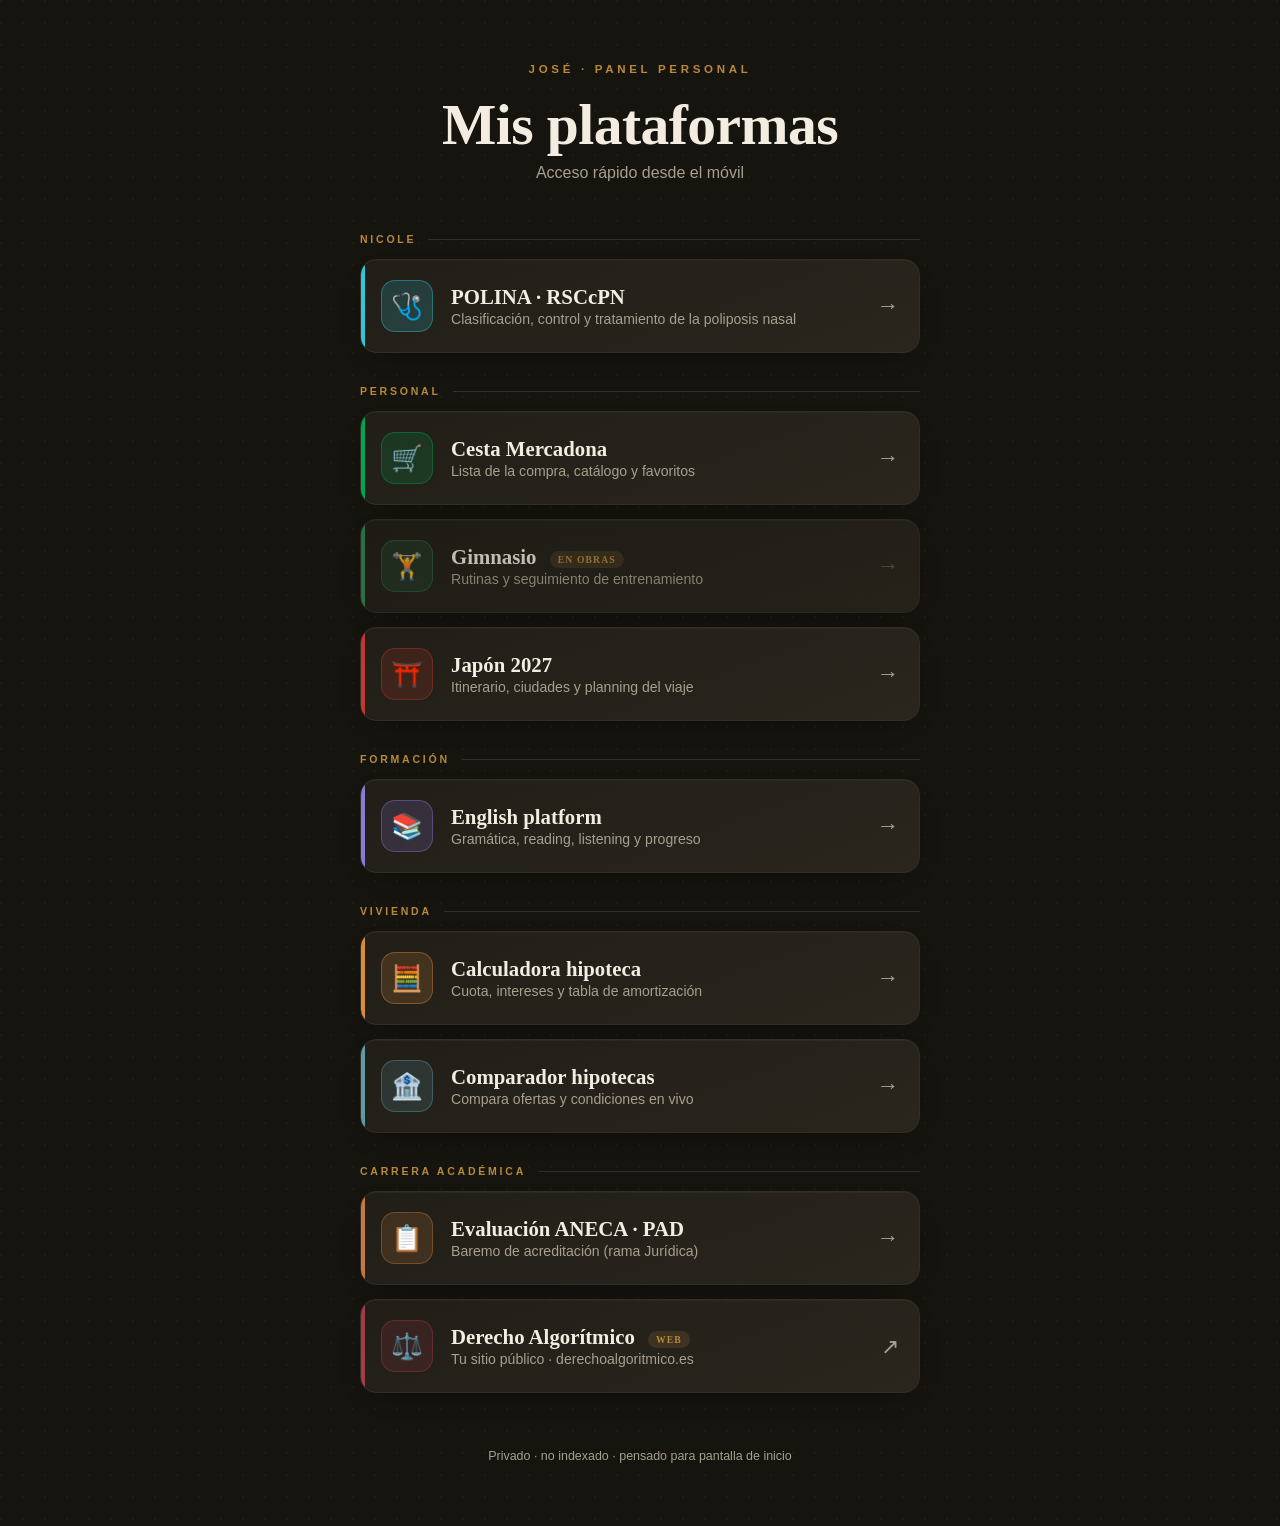
==== index.html @ 0a7afd9d "feat: plataforma Cesta Mercadona App interactiva de lista de la compra con catálogo de ~115 producto" ====
<!DOCTYPE html>
<html lang="es">
<head>
<meta charset="UTF-8">
<meta name="viewport" content="width=device-width, initial-scale=1.0">
<meta name="robots" content="noindex, nofollow">
<meta name="theme-color" content="#211f1b">
<link rel="apple-touch-icon" href="icon.png">
<title>Mis plataformas</title>
<style>
:root{
  --bg:#16140f; --panel:#211e18; --panel2:#2a261e; --ink:#f3ece0; --muted:#a89f8d;
  --line:#332e25; --red:#c0392b; --green:#2e8b57; --gold:#b8893b;
  --serif:"Iowan Old Style","Palatino Linotype",Palatino,Georgia,serif;
  --sans:-apple-system,BlinkMacSystemFont,"Segoe UI",Roboto,Helvetica,Arial,sans-serif;
}
*{box-sizing:border-box;margin:0;padding:0}
html{scroll-behavior:smooth}
body{font-family:var(--sans);background:var(--bg);color:var(--ink);min-height:100dvh;
  display:flex;flex-direction:column;align-items:center;padding:7vh 22px;
  background-image:radial-gradient(circle at 1px 1px, rgba(184,137,59,.06) 1px, transparent 0);background-size:22px 22px;}
.wrap{width:100%;max-width:560px}
header{text-align:center;margin-bottom:clamp(2rem,5vw,3.2rem)}
.kicker{font-size:.72rem;letter-spacing:.32em;text-transform:uppercase;color:var(--gold);font-weight:600}
h1{font-family:var(--serif);font-size:clamp(2.4rem,8vw,3.6rem);line-height:1.05;margin:.35em 0 .15em;font-weight:600;letter-spacing:-.01em}
.sub{color:var(--muted);font-size:1rem}
.grid{display:grid;gap:14px}
.group{display:flex;align-items:center;gap:12px;margin-top:18px;
  color:var(--gold);font-size:.66rem;letter-spacing:.26em;text-transform:uppercase;font-weight:600}
.group:first-child{margin-top:0}
.group::after{content:"";flex:1;height:1px;background:var(--line)}
.card{position:relative;display:flex;align-items:center;gap:18px;padding:20px 20px;border-radius:16px;
  background:linear-gradient(160deg,var(--panel),var(--panel2));border:1px solid var(--line);
  text-decoration:none;color:inherit;overflow:hidden;
  box-shadow:0 1px 0 rgba(255,255,255,.03) inset,0 10px 30px -18px rgba(0,0,0,.8);
  transition:transform .25s cubic-bezier(.16,1,.3,1),border-color .25s,box-shadow .25s}
.card::before{content:"";position:absolute;left:0;top:0;bottom:0;width:4px;background:var(--accent)}
.card:hover{transform:translateY(-3px);border-color:var(--accent);box-shadow:0 1px 0 rgba(255,255,255,.05) inset,0 18px 40px -20px rgba(0,0,0,.9)}
.card:focus-visible{outline:2px solid var(--accent);outline-offset:3px}
.ico{flex:0 0 auto;width:52px;height:52px;border-radius:14px;display:grid;place-items:center;font-size:1.6rem;
  background:color-mix(in srgb,var(--accent) 18%,transparent);border:1px solid color-mix(in srgb,var(--accent) 40%,transparent)}
.tx{flex:1 1 auto;min-width:0}
.tx h2{font-family:var(--serif);font-size:1.3rem;font-weight:600;margin-bottom:2px}
.tx p{color:var(--muted);font-size:.88rem}
.arrow{color:var(--muted);font-size:1.4rem;transition:transform .25s,color .25s}
.card:hover .arrow{transform:translateX(4px);color:var(--accent)}
.tag{display:inline-block;margin-left:8px;font-size:.6rem;letter-spacing:.12em;text-transform:uppercase;
  padding:3px 8px;border-radius:999px;background:color-mix(in srgb,var(--gold) 16%,transparent);color:var(--gold);vertical-align:middle}
.card.soon{opacity:.78}
.card.soon .arrow{opacity:.4}
footer{margin-top:clamp(2.2rem,6vw,3.5rem);color:var(--muted);font-size:.78rem;text-align:center}
@media(prefers-reduced-motion:reduce){*{transition:none!important}}
</style>
</head>
<body>
<div class="wrap">
  <header>
    <div class="kicker">José · Panel personal</div>
    <h1>Mis plataformas</h1>
    <p class="sub">Acceso rápido desde el móvil</p>
  </header>

  <nav class="grid">

    <div class="group">Nicole</div>

    <a class="card" style="--accent:#34c6d6" href="polina/">
      <span class="ico">🩺</span>
      <span class="tx">
        <h2>POLINA · RSCcPN</h2>
        <p>Clasificación, control y tratamiento de la poliposis nasal</p>
      </span>
      <span class="arrow">→</span>
    </a>

    <div class="group">Personal</div>

    <a class="card" style="--accent:#00a650" href="mercadona/">
      <span class="ico">🛒</span>
      <span class="tx">
        <h2>Cesta Mercadona</h2>
        <p>Lista de la compra, catálogo y favoritos</p>
      </span>
      <span class="arrow">→</span>
    </a>

    <a class="card soon" style="--accent:var(--green)" href="gym/">
      <span class="ico">🏋️</span>
      <span class="tx">
        <h2>Gimnasio <span class="tag">En obras</span></h2>
        <p>Rutinas y seguimiento de entrenamiento</p>
      </span>
      <span class="arrow">→</span>
    </a>

    <a class="card" style="--accent:var(--red)" href="japon/">
      <span class="ico">⛩️</span>
      <span class="tx">
        <h2>Japón 2027</h2>
        <p>Itinerario, ciudades y planning del viaje</p>
      </span>
      <span class="arrow">→</span>
    </a>

    <div class="group">Formación</div>

    <a class="card" style="--accent:#8a7bd8" href="english/">
      <span class="ico">📚</span>
      <span class="tx">
        <h2>English platform</h2>
        <p>Gramática, reading, listening y progreso</p>
      </span>
      <span class="arrow">→</span>
    </a>

    <div class="group">Vivienda</div>

    <a class="card" style="--accent:#d98c3b" href="calc/">
      <span class="ico">🧮</span>
      <span class="tx">
        <h2>Calculadora hipoteca</h2>
        <p>Cuota, intereses y tabla de amortización</p>
      </span>
      <span class="arrow">→</span>
    </a>

    <a class="card" style="--accent:#5e9da8" href="hipotecas/">
      <span class="ico">🏦</span>
      <span class="tx">
        <h2>Comparador hipotecas</h2>
        <p>Compara ofertas y condiciones en vivo</p>
      </span>
      <span class="arrow">→</span>
    </a>

    <div class="group">Carrera académica</div>

    <a class="card" style="--accent:#c47a3d" href="aneca/">
      <span class="ico">📋</span>
      <span class="tx">
        <h2>Evaluación ANECA · PAD</h2>
        <p>Baremo de acreditación (rama Jurídica)</p>
      </span>
      <span class="arrow">→</span>
    </a>

    <a class="card" style="--accent:#a33b4a" href="https://www.derechoalgoritmico.es" target="_blank" rel="noopener">
      <span class="ico">⚖️</span>
      <span class="tx">
        <h2>Derecho Algorítmico <span class="tag">web</span></h2>
        <p>Tu sitio público · derechoalgoritmico.es</p>
      </span>
      <span class="arrow">↗</span>
    </a>

  </nav>

  <footer>Privado · no indexado · pensado para pantalla de inicio</footer>
</div>
</body>
</html>
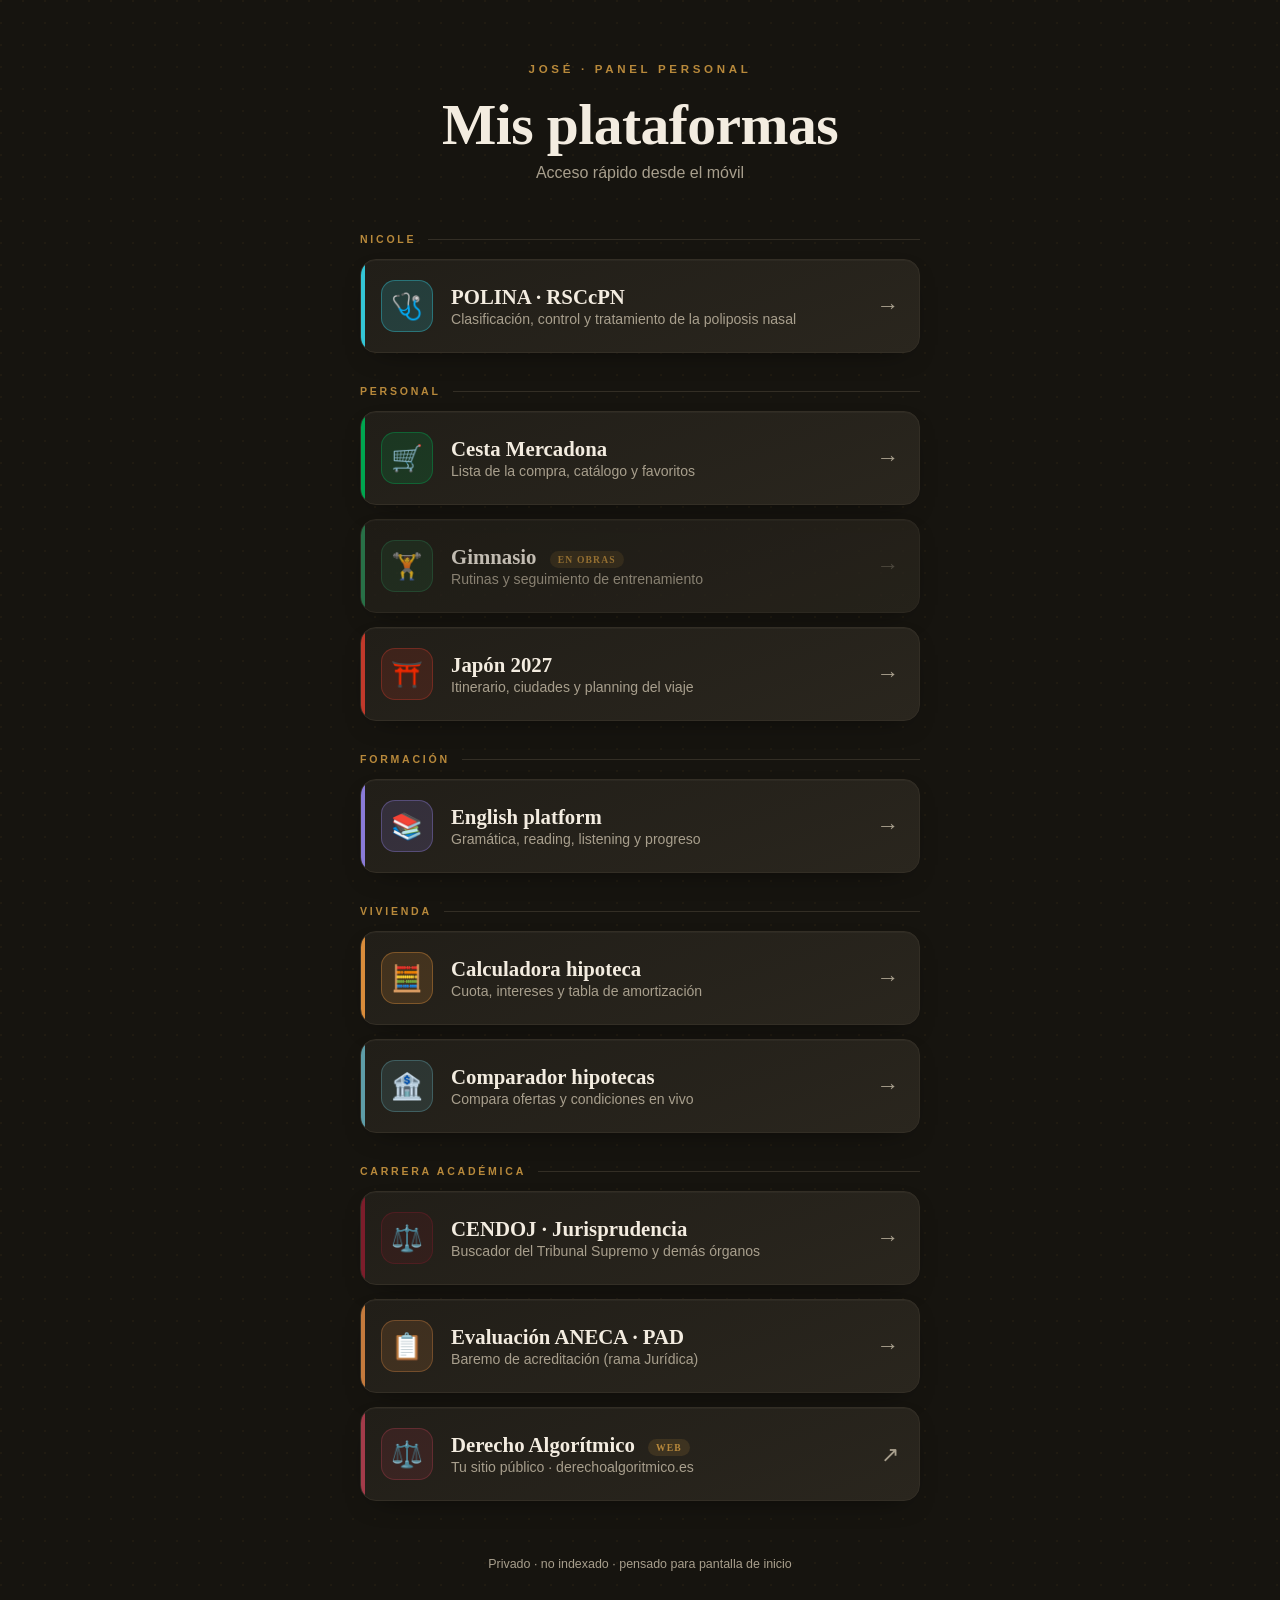
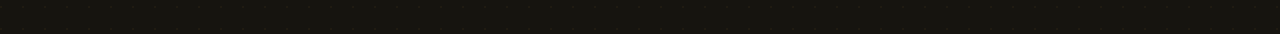
==== commit b96b9660: "feat: añade plataforma CENDOJ de búsqueda de jurisprudencia Buscador de jurisprudencia (Tribunal Sup" ====
--- a/index.html
+++ b/index.html
@@ -135,6 +135,15 @@
 
     <div class="group">Carrera académica</div>
 
+    <a class="card" style="--accent:#7c1d2b" href="cendoj/">
+      <span class="ico">⚖️</span>
+      <span class="tx">
+        <h2>CENDOJ · Jurisprudencia</h2>
+        <p>Buscador del Tribunal Supremo y demás órganos</p>
+      </span>
+      <span class="arrow">→</span>
+    </a>
+
     <a class="card" style="--accent:#c47a3d" href="aneca/">
       <span class="ico">📋</span>
       <span class="tx">
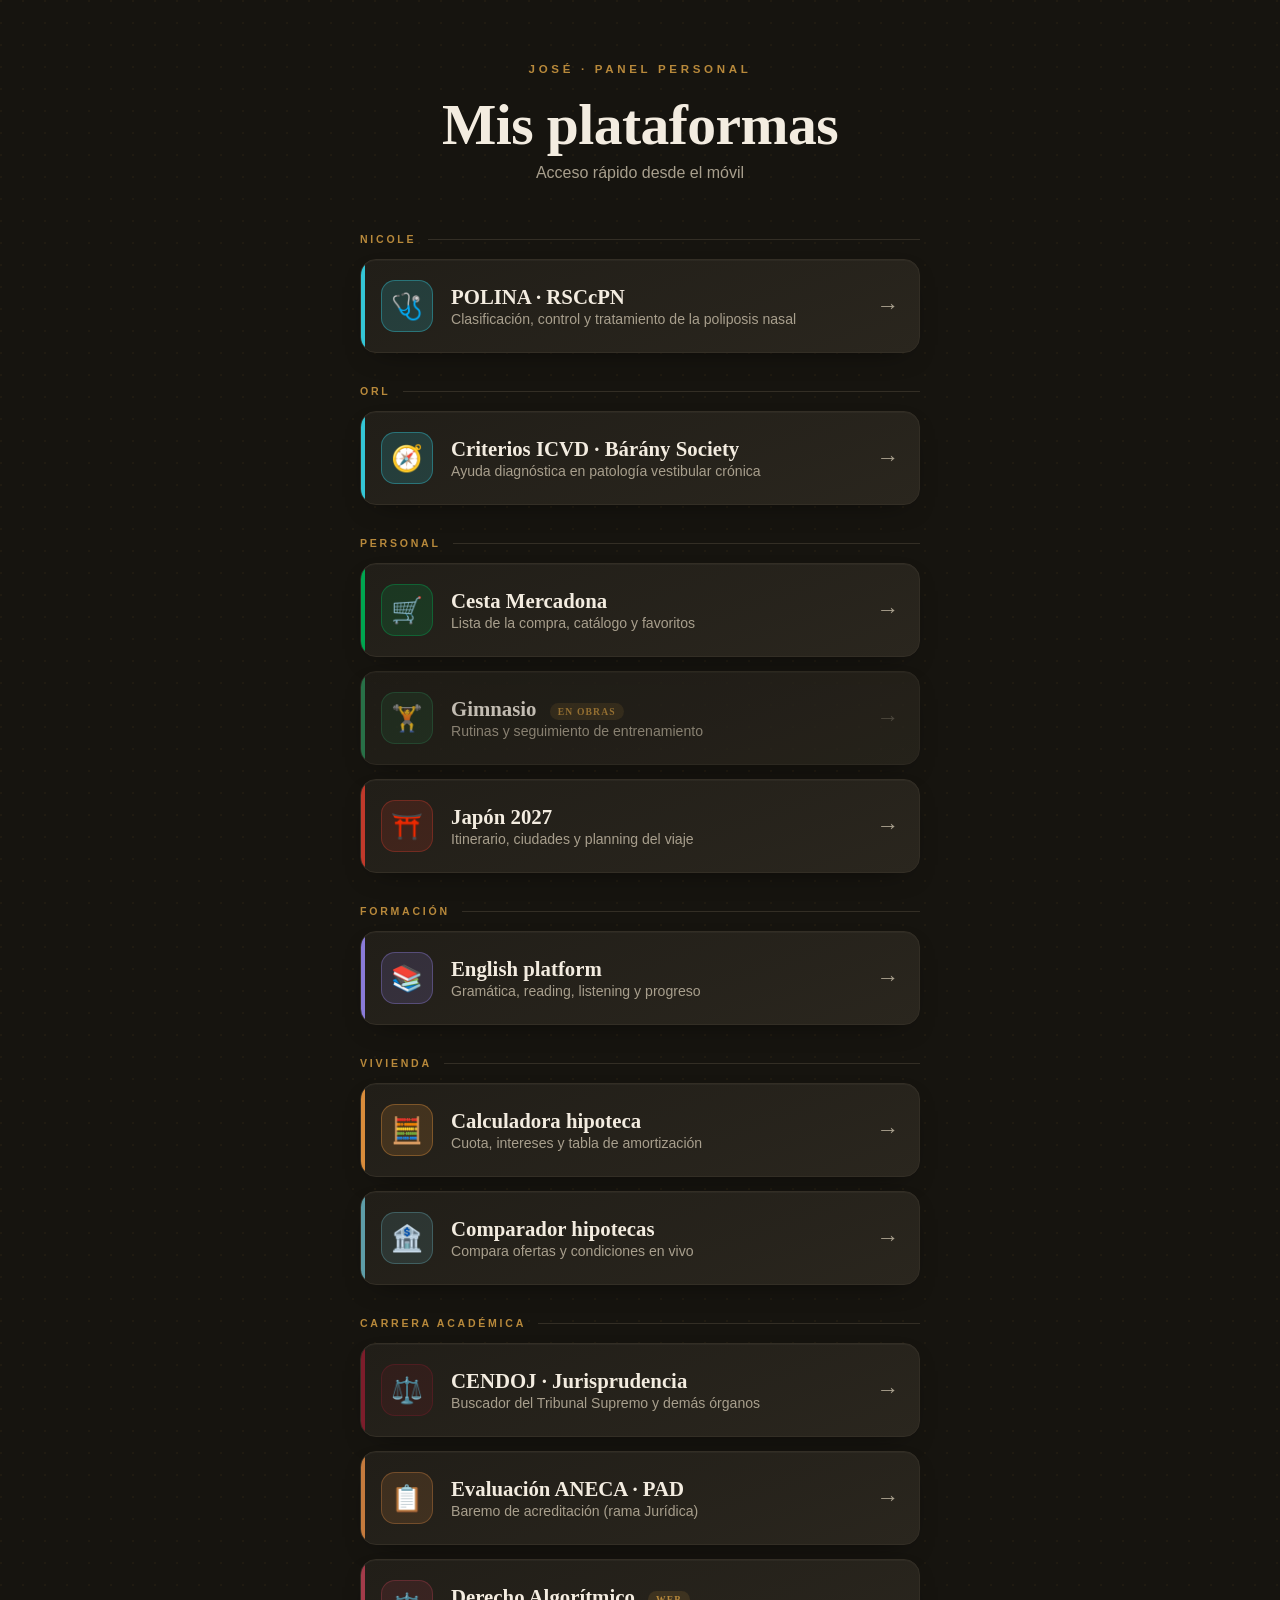
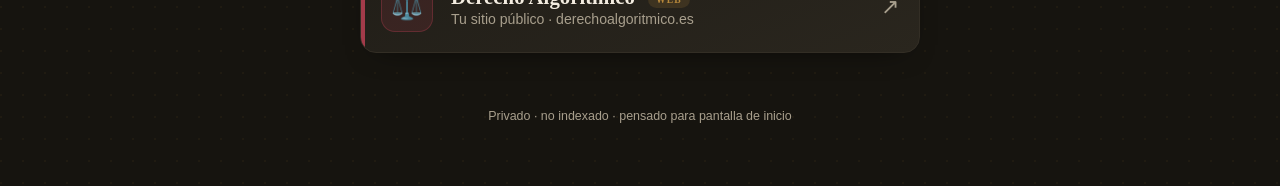
==== commit d105cdd4: "Añade tarjeta de acceso a la app ICVD/vestibular en el panel principal" ====
--- a/index.html
+++ b/index.html
@@ -69,6 +69,17 @@
       <span class="tx">
         <h2>POLINA · RSCcPN</h2>
         <p>Clasificación, control y tratamiento de la poliposis nasal</p>
+      </span>
+      <span class="arrow">→</span>
+    </a>
+
+    <div class="group">ORL</div>
+
+    <a class="card" style="--accent:#34c6d6" href="vestibular/">
+      <span class="ico">🧭</span>
+      <span class="tx">
+        <h2>Criterios ICVD · Bárány Society</h2>
+        <p>Ayuda diagnóstica en patología vestibular crónica</p>
       </span>
       <span class="arrow">→</span>
     </a>
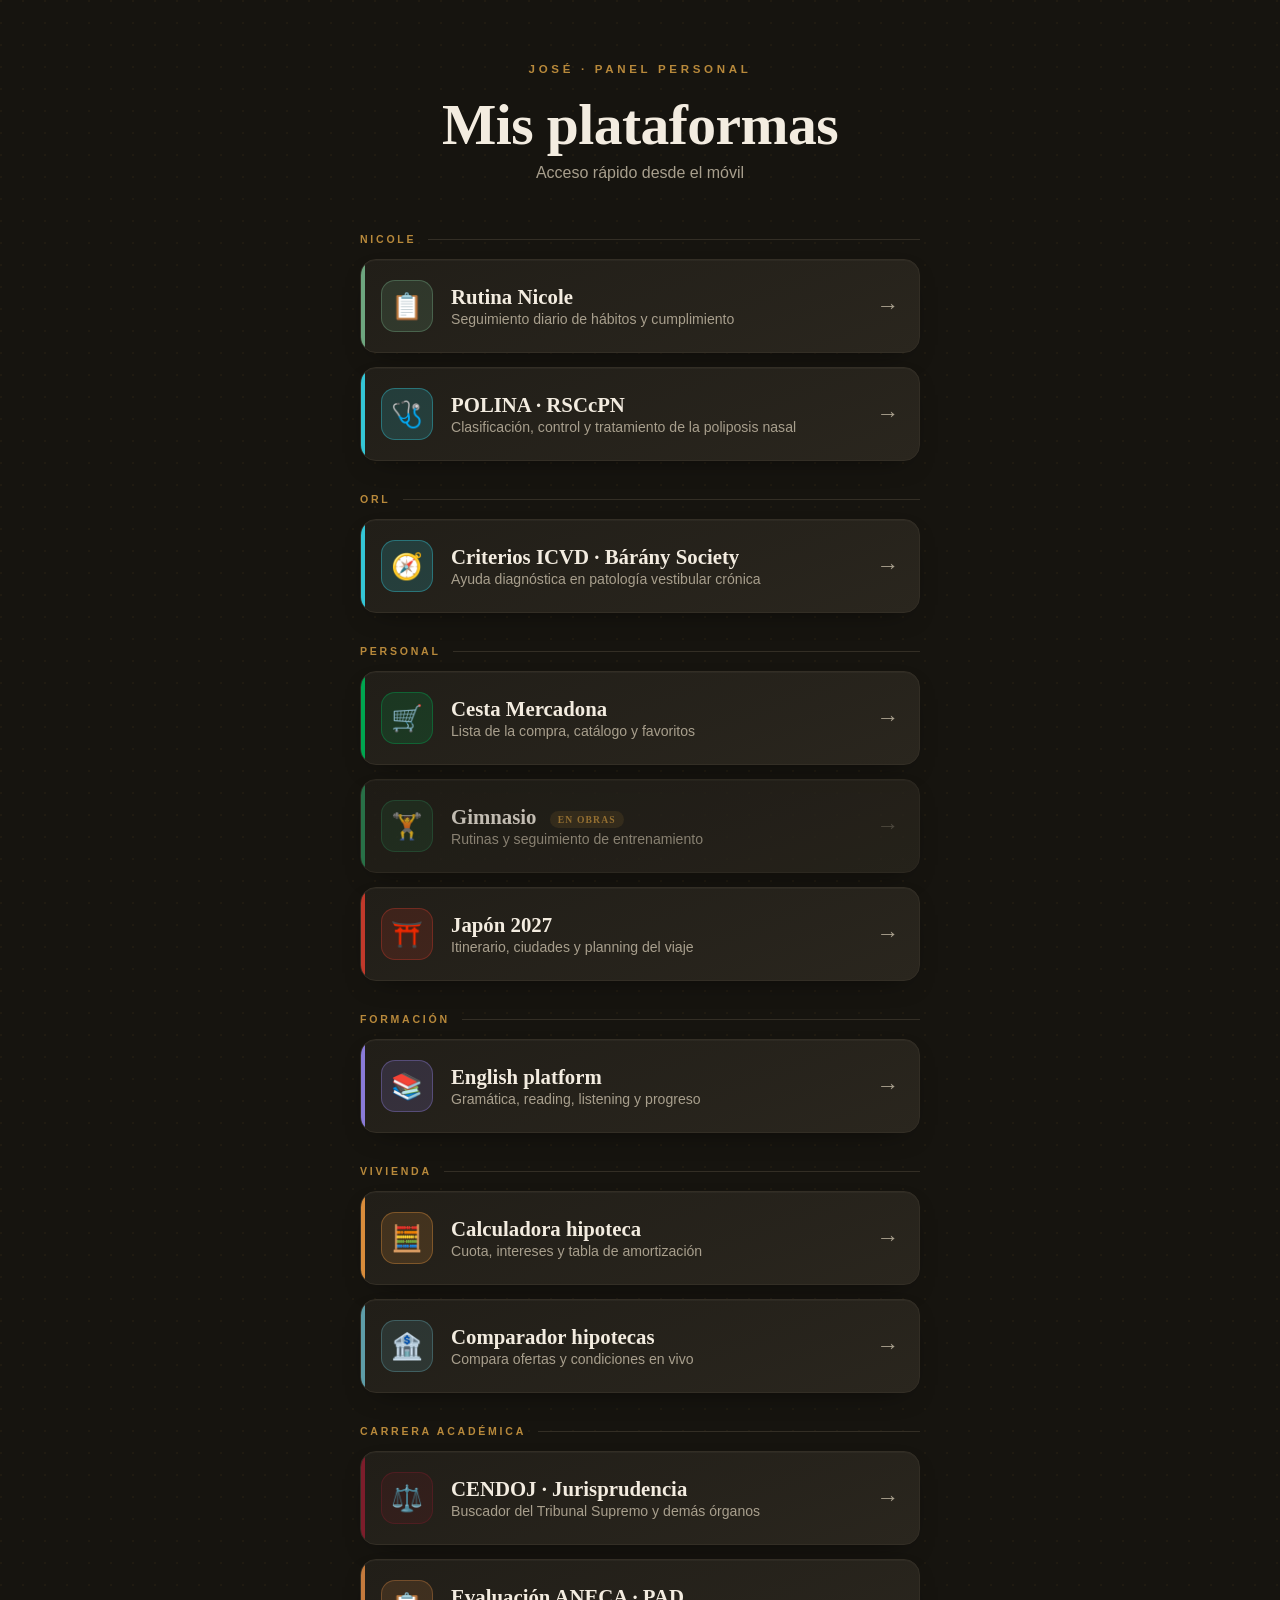
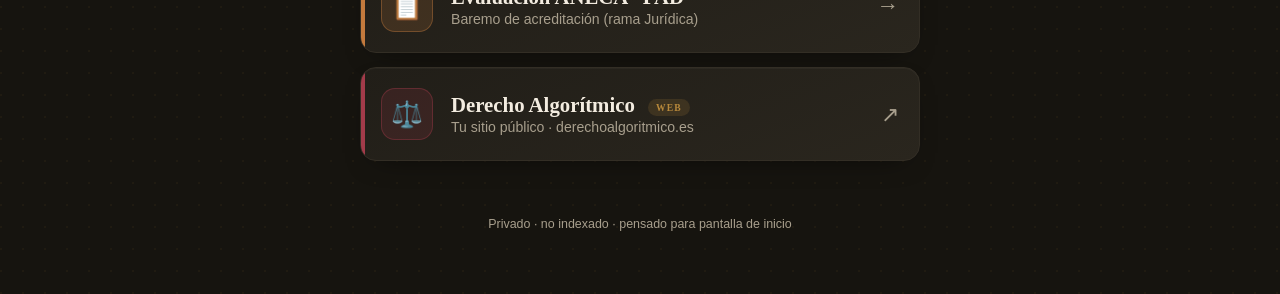
==== commit c4fa794b: "feat: añade Rutina Nicole (seguimiento diario de cumplimiento) Nueva app rutina/ para marcar objetiv" ====
--- a/index.html
+++ b/index.html
@@ -63,6 +63,15 @@
   <nav class="grid">
 
     <div class="group">Nicole</div>
+
+    <a class="card" style="--accent:#6ea67f" href="rutina/">
+      <span class="ico">📋</span>
+      <span class="tx">
+        <h2>Rutina Nicole</h2>
+        <p>Seguimiento diario de hábitos y cumplimiento</p>
+      </span>
+      <span class="arrow">→</span>
+    </a>
 
     <a class="card" style="--accent:#34c6d6" href="polina/">
       <span class="ico">🩺</span>
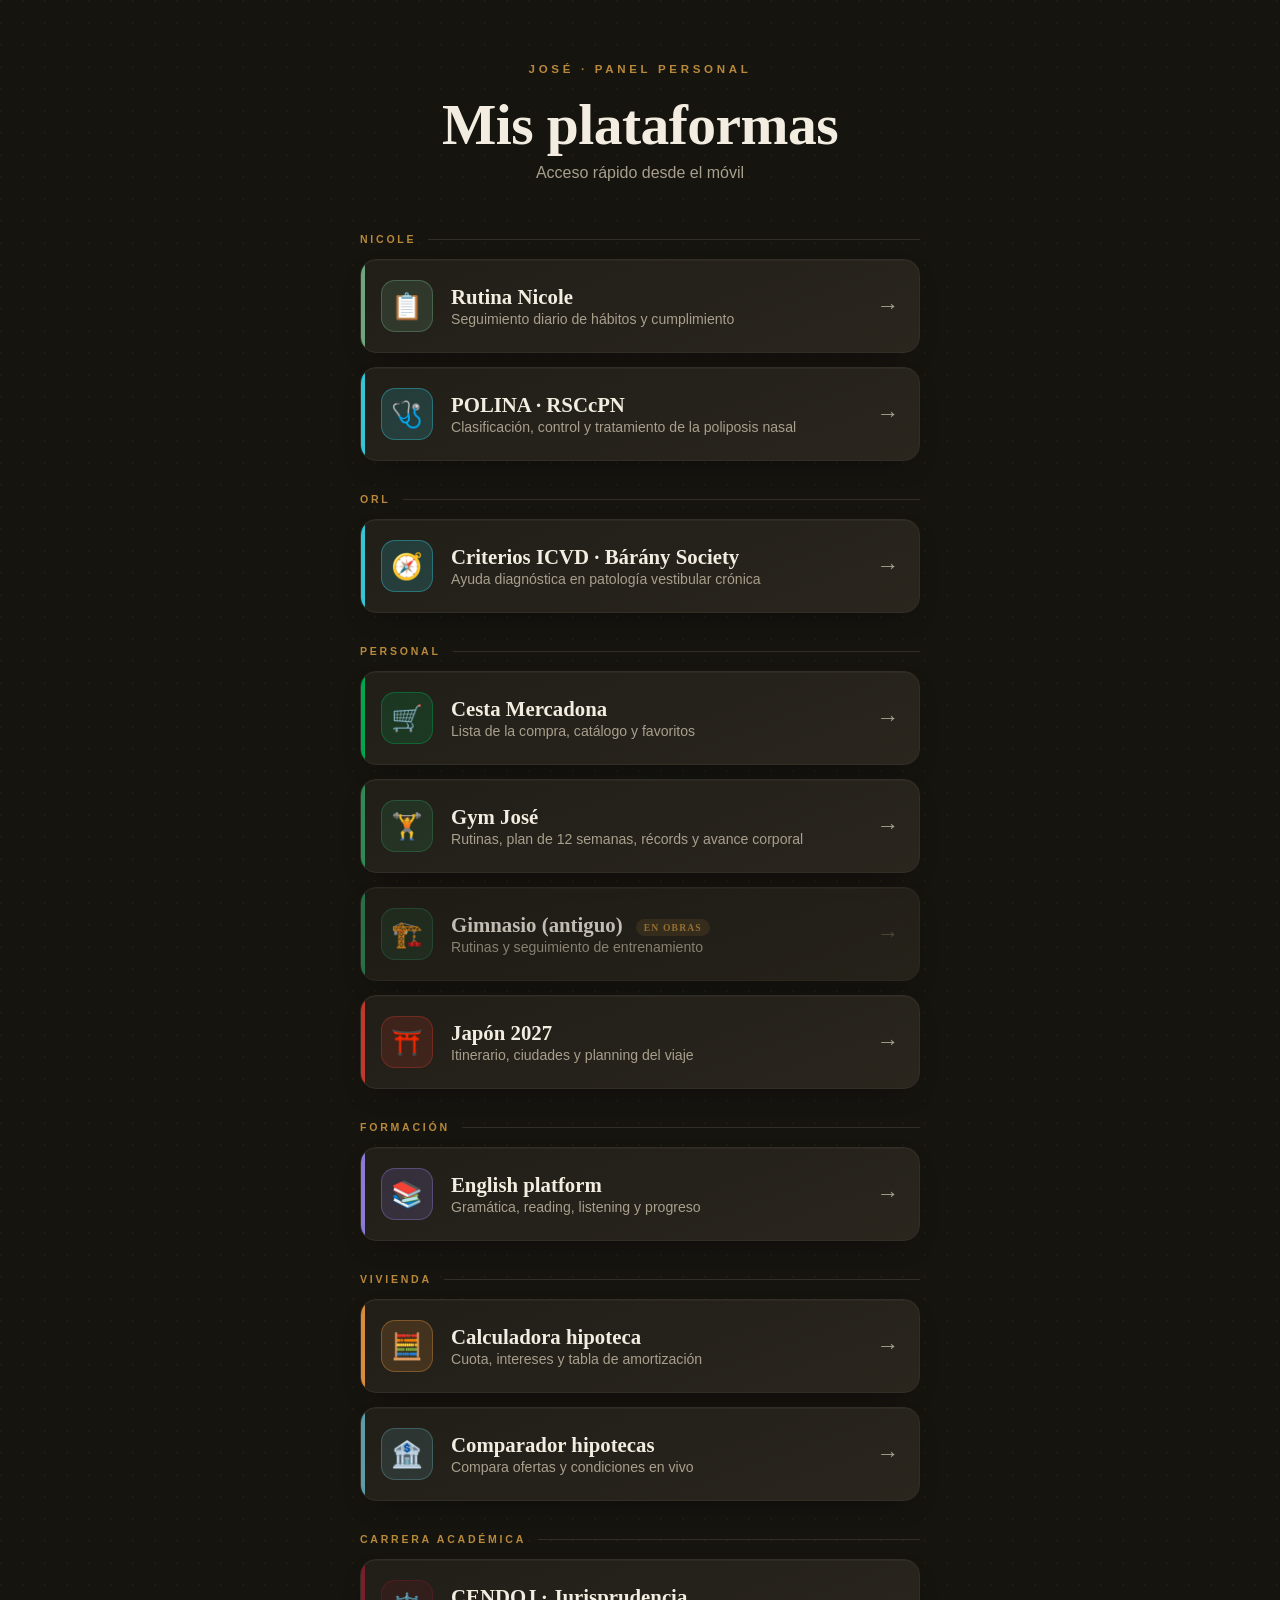
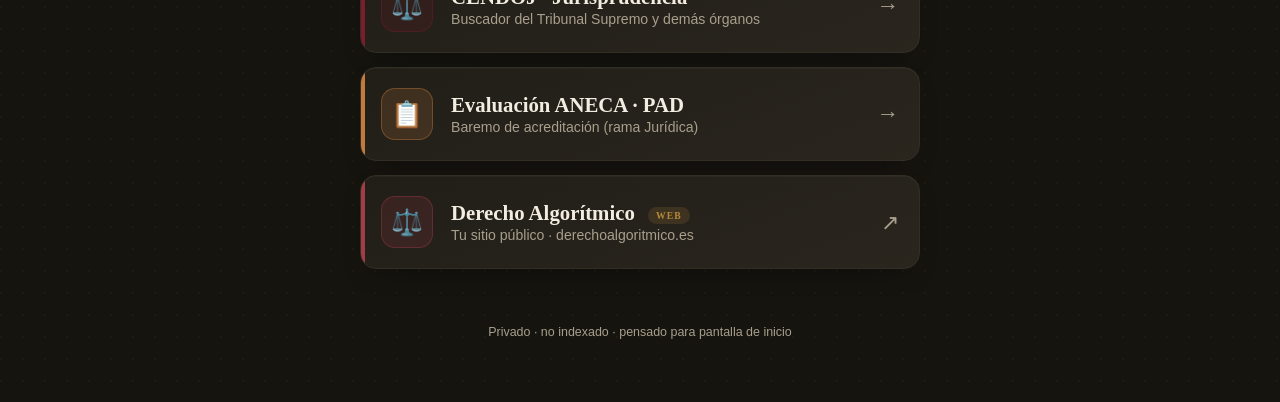
==== commit 58426ce1: "feat: añade Gym José (PWA de gimnasio) + apartado de avance corporal App personal offline (HTML/CSS/" ====
--- a/index.html
+++ b/index.html
@@ -104,10 +104,19 @@
       <span class="arrow">→</span>
     </a>
 
-    <a class="card soon" style="--accent:var(--green)" href="gym/">
+    <a class="card" style="--accent:var(--green)" href="gym-jose/">
       <span class="ico">🏋️</span>
       <span class="tx">
-        <h2>Gimnasio <span class="tag">En obras</span></h2>
+        <h2>Gym José</h2>
+        <p>Rutinas, plan de 12 semanas, récords y avance corporal</p>
+      </span>
+      <span class="arrow">→</span>
+    </a>
+
+    <a class="card soon" style="--accent:var(--green)" href="gym/">
+      <span class="ico">🏗️</span>
+      <span class="tx">
+        <h2>Gimnasio (antiguo) <span class="tag">En obras</span></h2>
         <p>Rutinas y seguimiento de entrenamiento</p>
       </span>
       <span class="arrow">→</span>
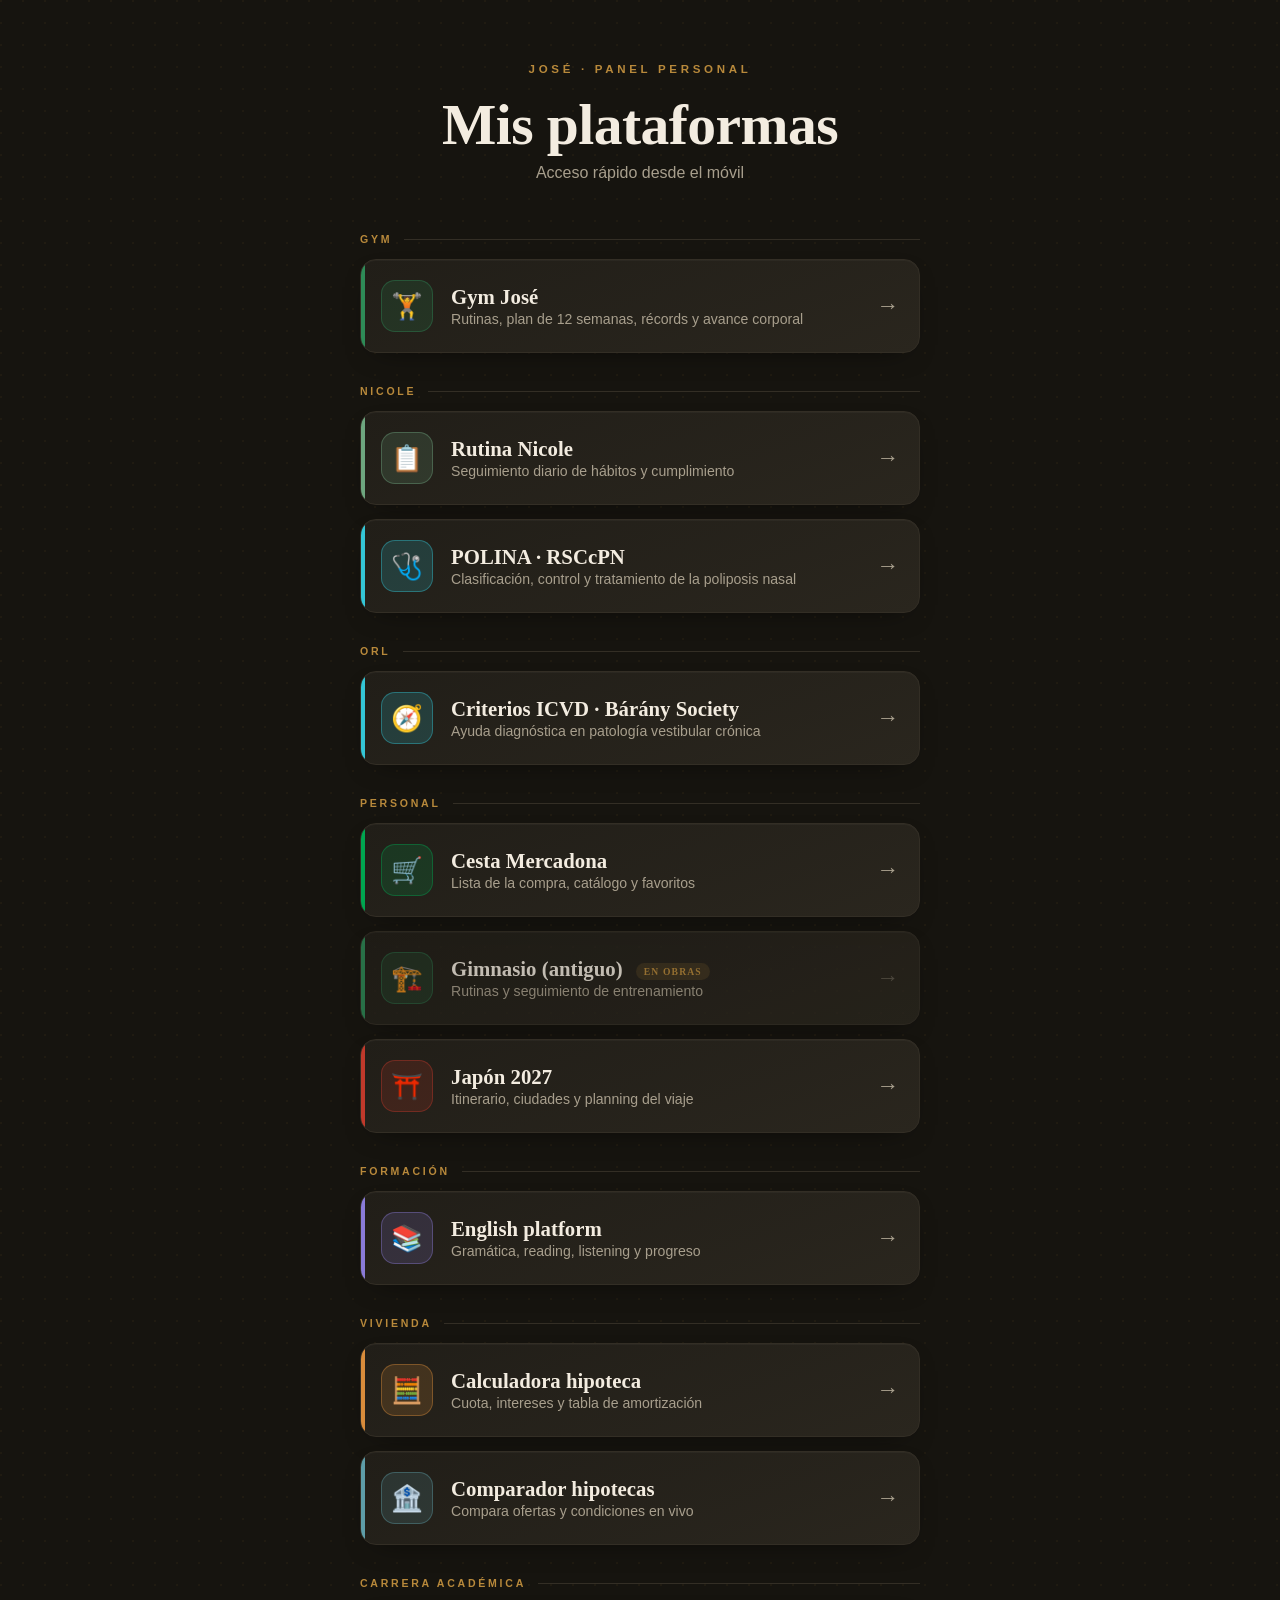
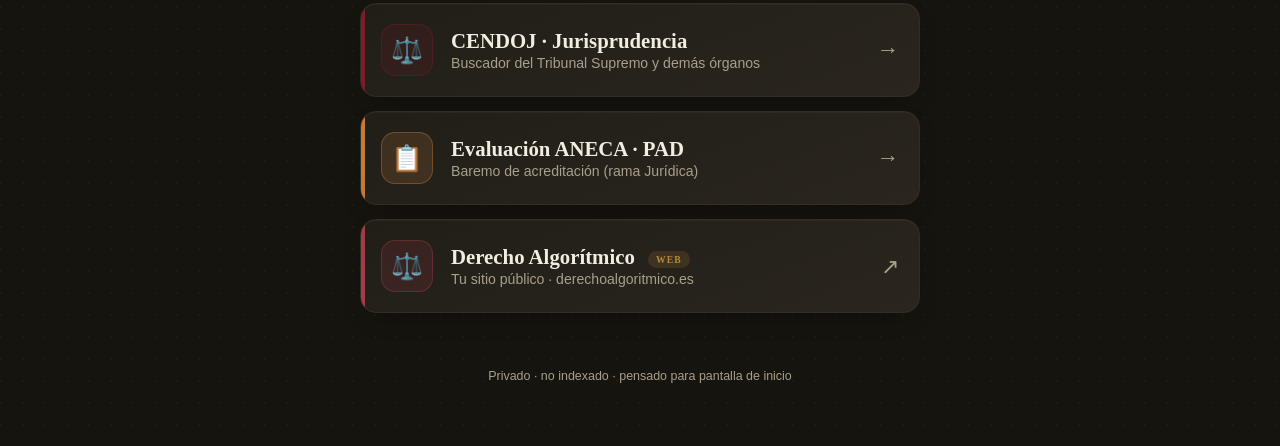
==== commit 2e95ef4e: "feat: mueve Gym José arriba del todo bajo categoría GYM" ====
--- a/index.html
+++ b/index.html
@@ -62,6 +62,17 @@
 
   <nav class="grid">
 
+    <div class="group">GYM</div>
+
+    <a class="card" style="--accent:var(--green)" href="gym-jose/">
+      <span class="ico">🏋️</span>
+      <span class="tx">
+        <h2>Gym José</h2>
+        <p>Rutinas, plan de 12 semanas, récords y avance corporal</p>
+      </span>
+      <span class="arrow">→</span>
+    </a>
+
     <div class="group">Nicole</div>
 
     <a class="card" style="--accent:#6ea67f" href="rutina/">
@@ -100,15 +111,6 @@
       <span class="tx">
         <h2>Cesta Mercadona</h2>
         <p>Lista de la compra, catálogo y favoritos</p>
-      </span>
-      <span class="arrow">→</span>
-    </a>
-
-    <a class="card" style="--accent:var(--green)" href="gym-jose/">
-      <span class="ico">🏋️</span>
-      <span class="tx">
-        <h2>Gym José</h2>
-        <p>Rutinas, plan de 12 semanas, récords y avance corporal</p>
       </span>
       <span class="arrow">→</span>
     </a>
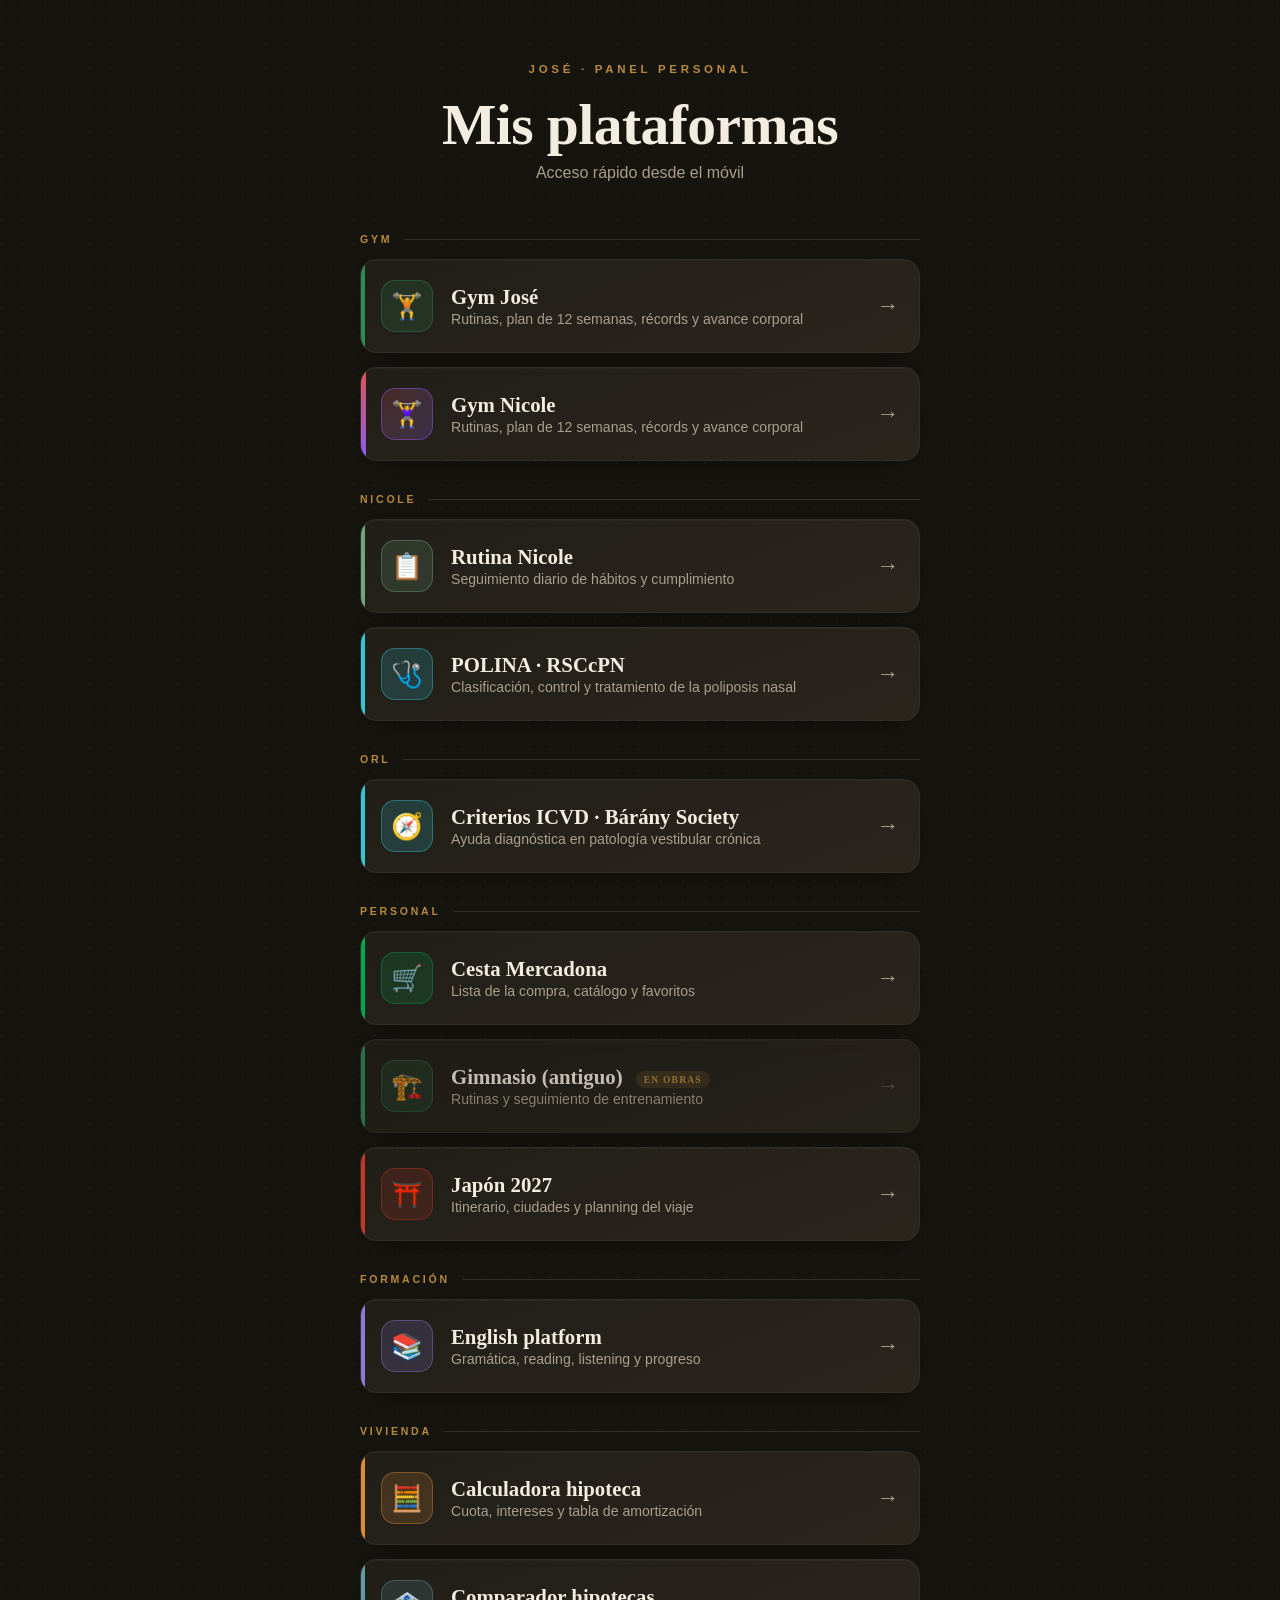
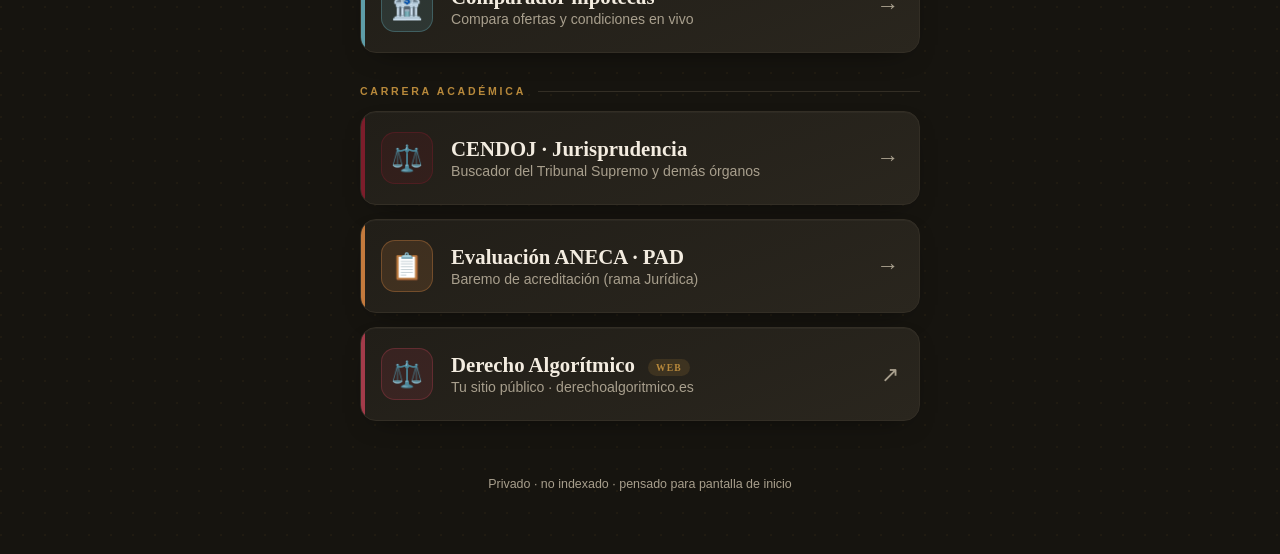
==== commit 001a4903: "feat(gym): fotos de máquinas + nueva app Gym Nicole (rojo/morado) Gym José: - Máquinas: foto por máq" ====
--- a/index.html
+++ b/index.html
@@ -35,6 +35,8 @@
   box-shadow:0 1px 0 rgba(255,255,255,.03) inset,0 10px 30px -18px rgba(0,0,0,.8);
   transition:transform .25s cubic-bezier(.16,1,.3,1),border-color .25s,box-shadow .25s}
 .card::before{content:"";position:absolute;left:0;top:0;bottom:0;width:4px;background:var(--accent)}
+.card--nicole::before{width:5px;background:linear-gradient(180deg,#e0554f,#8b5cf6)}
+.card--nicole .ico{background:linear-gradient(135deg,color-mix(in srgb,#e0554f 20%,transparent),color-mix(in srgb,#8b5cf6 22%,transparent));border-color:color-mix(in srgb,#8b5cf6 45%,transparent)}
 .card:hover{transform:translateY(-3px);border-color:var(--accent);box-shadow:0 1px 0 rgba(255,255,255,.05) inset,0 18px 40px -20px rgba(0,0,0,.9)}
 .card:focus-visible{outline:2px solid var(--accent);outline-offset:3px}
 .ico{flex:0 0 auto;width:52px;height:52px;border-radius:14px;display:grid;place-items:center;font-size:1.6rem;
@@ -73,6 +75,15 @@
       <span class="arrow">→</span>
     </a>
 
+    <a class="card card--nicole" style="--accent:#8b5cf6" href="gym-nicole/">
+      <span class="ico">🏋️‍♀️</span>
+      <span class="tx">
+        <h2>Gym Nicole</h2>
+        <p>Rutinas, plan de 12 semanas, récords y avance corporal</p>
+      </span>
+      <span class="arrow">→</span>
+    </a>
+
     <div class="group">Nicole</div>
 
     <a class="card" style="--accent:#6ea67f" href="rutina/">
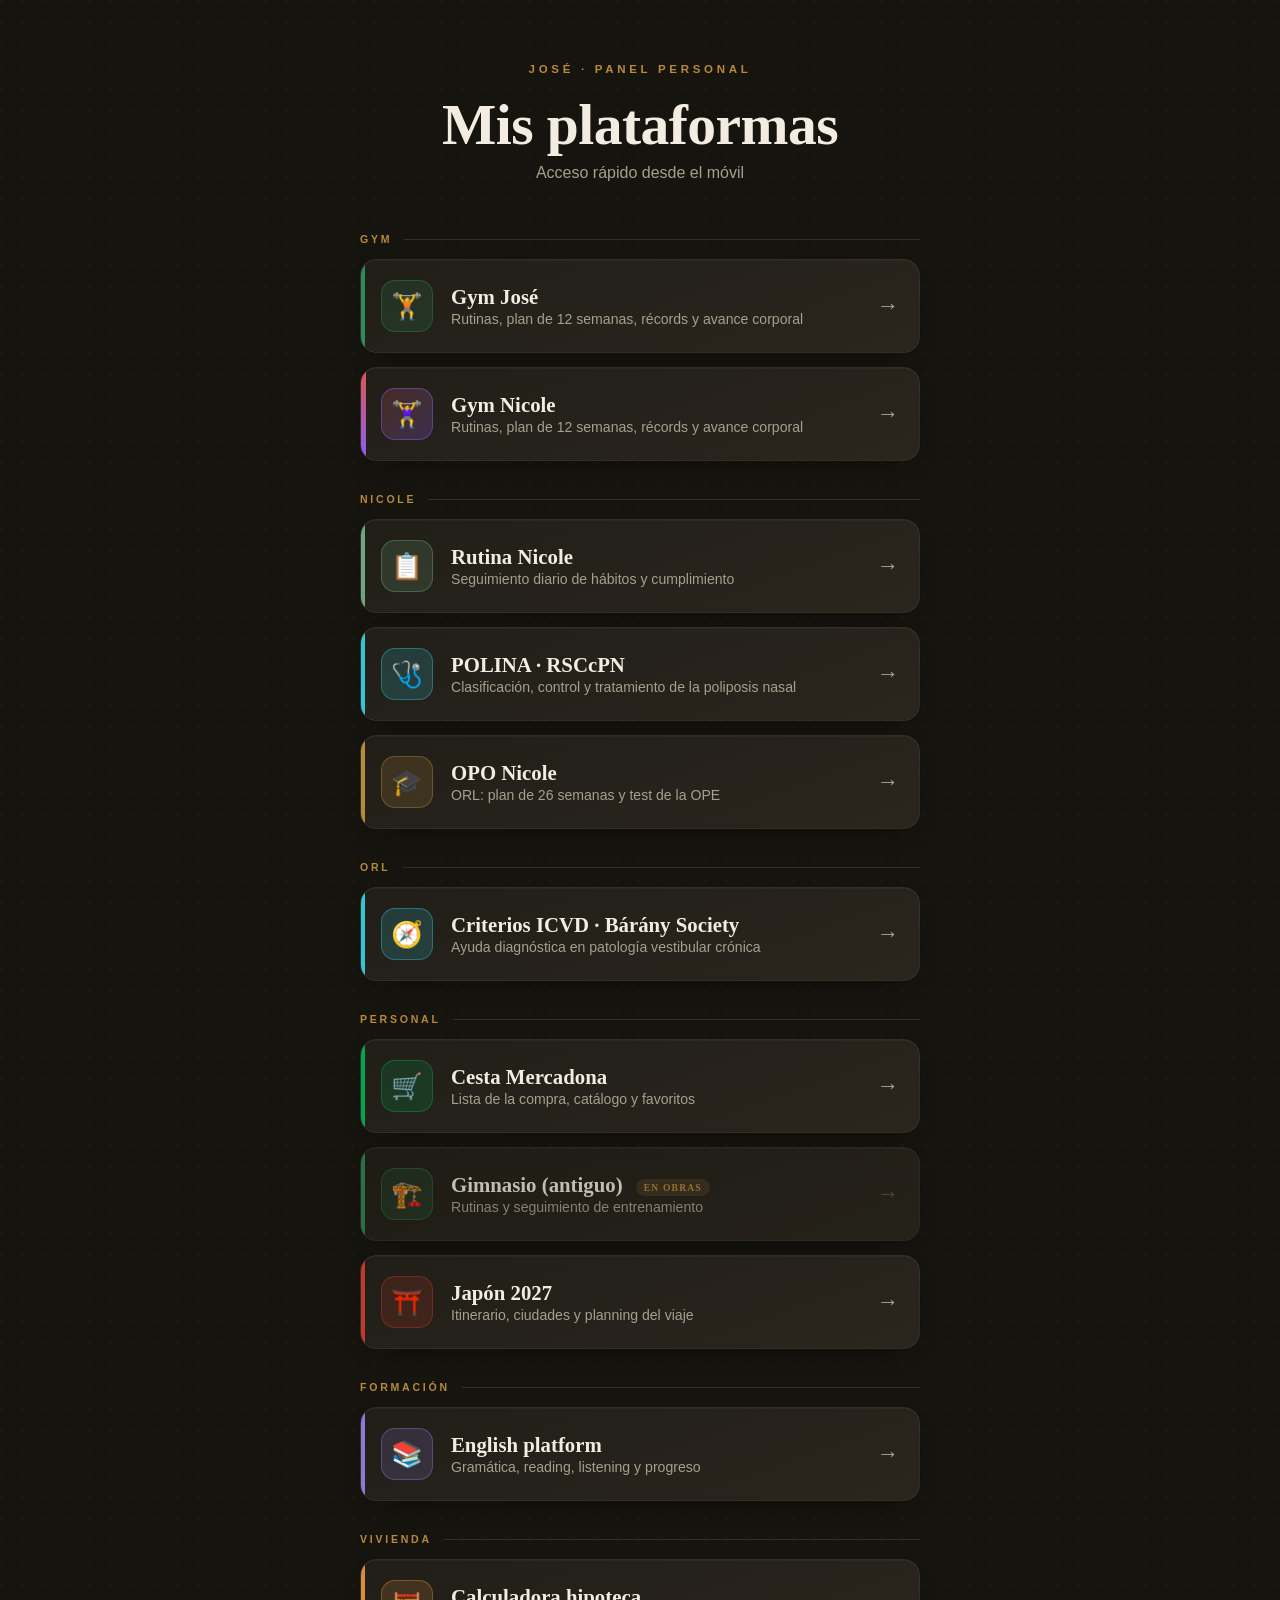
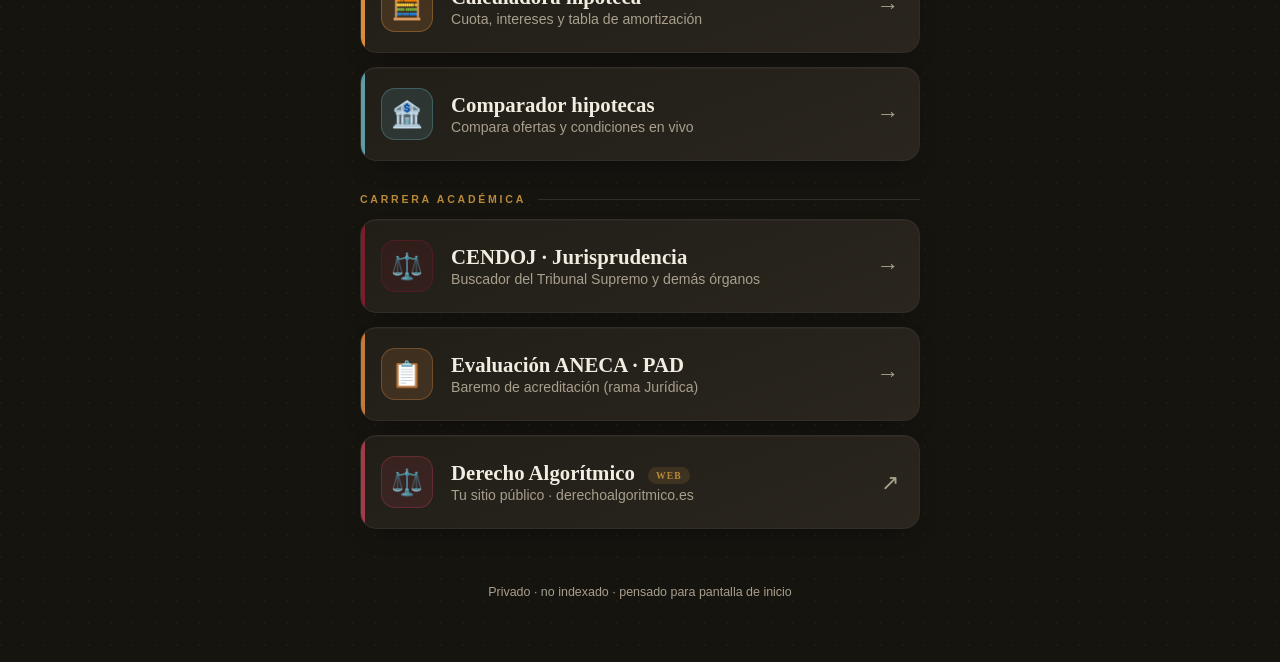
==== commit 30ad23e4: "feat: añade plataforma OPO NICOLE (estudio ORL para la OPE) Plan de estudio de 26 semanas basado en " ====
--- a/index.html
+++ b/index.html
@@ -104,6 +104,15 @@
       <span class="arrow">→</span>
     </a>
 
+    <a class="card" style="--accent:#b8893b" href="opo-nicole/">
+      <span class="ico">🎓</span>
+      <span class="tx">
+        <h2>OPO Nicole</h2>
+        <p>ORL: plan de 26 semanas y test de la OPE</p>
+      </span>
+      <span class="arrow">→</span>
+    </a>
+
     <div class="group">ORL</div>
 
     <a class="card" style="--accent:#34c6d6" href="vestibular/">
